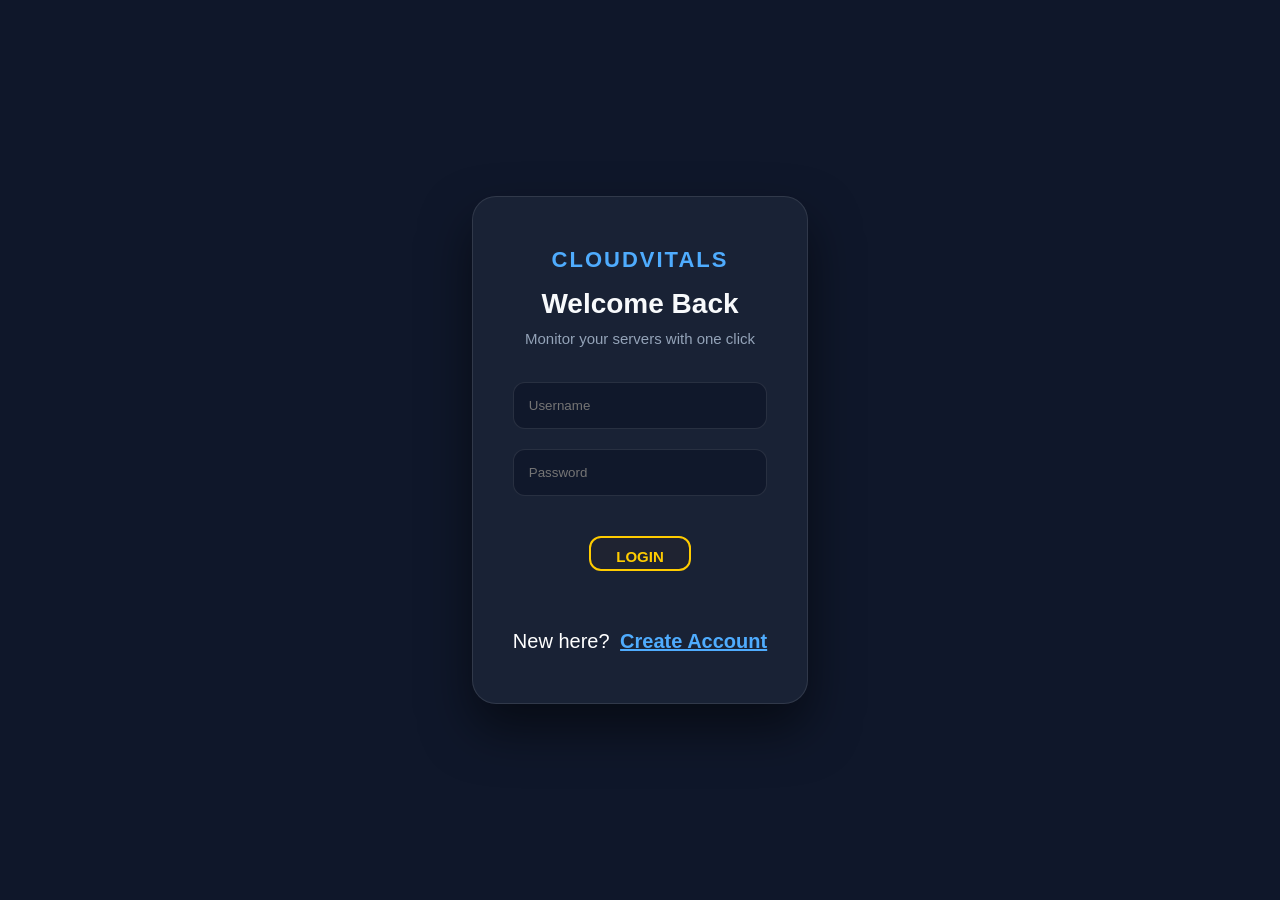
==== templates/index.html @ 055d8e78 "Day 3: Set up Flask structure and connected login page" ====
<!DOCTYPE html>

<html lang="en">
<head>
    <meta charset="UTF-8">
    <meta name="viewport" content="width=device-width, initial-scale=1.0">
    <title>CloudVitals | Login</title>
    <link rel="stylesheet" href="/static/style.css">
</head>

<body>
    <div class="main-wrapper">
        <div class="login-card">
        <div class="logo">CloudVitals</div>
        <h2>Welcome Back</h2>
        <p>Monitor your servers with one click</p>

        <form id="loginForm">
            <div class="input-group">
            <input type="text" placeholder="Username" required>
            </div>
            <div class="input-group">
                <input type="password" placeholder="Password" required>
            </div>
            <button type="submit" class="login-btn">Login</button>
        </form>
        <br>
        <br>
        <br>
        <div class="footer-Links">
            <span>New here? <a href="#">Create Account</a></span>
        </div>
    </div>
    </div>

</body>
</html>
---- static/style.css ----
:root {
    --primary: #4facfe;
    --secondary: #00f2fe;
    --bg-dark: #0f172a;
    --card-bg: rgba(30, 41, 59, 0.7);
    --text-main: #f8fafc;
    --text-dim: #94a3b8;
    --accent-yellow: #ffcc00; /* Bright Yellow */
}

* {
    margin: 0;
    padding: 0;
    box-sizing: border-box;
    font-family: 'Inter', sans-serif;
}

body {
    background-color: var(--bg-dark);
    height: 100vh;
    display: flex;
    justify-content: center;
    align-items: center;
}

.login-card { 
    background: var(--card-bg);
    backdrop-filter: blur(12px);
    border: 1px solid rgba(255, 255, 255, 0.1);
    padding: 50px 40px;
    border-radius: 24px;
    width: 100%;
    max-width: 420px;
    text-align: center;
    box-shadow: 0 25px 50px rgba(0, 0, 0, 0.5);
}

/* 1. CloudVitals ka size kafi bada kiya */
.logo { 
    font-size: 60px; 
    font-weight: 800;
    color: var(--primary);
    margin-bottom: 10px;
    letter-spacing: -2px;
    text-transform: uppercase;
}

h2 { color: var(--text-main); font-size: 28px; margin-bottom: 10px; }
p { color: var(--text-dim); font-size: 15px; margin-bottom: 35px; }

.input-group input {
    width: 100%;
    padding: 15px;
    margin-bottom: 20px;
    background: rgba(15, 23, 42, 0.8);
    border: 1px solid rgba(255, 255, 255, 0.1);
    border-radius: 12px;
    color: white;
    outline: none;
}

/* 1. Login Button: Black Background, Yellow Text, and Bigger Size */
.login-btn {
    width: 40%;
    height:35px;
    padding: 10px; /* Pehle se thoda aur bada kiya */
   background-color: #1f2331; /* Ekdum Black Background */
    color: #ffcc00; /* Bright Yellow Text */
    border: 2px solid #ffcc00; /* Yellow Border taaki black par dikhe */
    border-radius: 12px;
    font-size: 15px; /* Font size bhi bada kiya */
    font-weight: 700; /* Extra Bold */
    text-transform: uppercase; /* Saare letters bade */
    cursor: pointer;
    margin-top: 20px;
    transition: 0.3s;
    text-align: center;
    flex-direction: column;
    justify-content: center;
    align-items: center;
    
}

.login-btn:hover {
    background-color: #ffcc00; /* Hover karne par colors swap ho jayenge */
    
    transform: scale(1.03); /* Thoda sa zoom effect */
}


/* 2. CloudVitals Logo: Size aur bada kiya */
.logo {
    font-size: 22px; /* Ab ye ekdum bold aur bada dikhega */
    font-weight: 700;
    color: var(--primary);
    margin-bottom: 15px;
    letter-spacing: 2px;
    
}

/* 2. New here wali line kafi niche shift ki */
.footer-Links {
    margin-top: 5px; 
    font-size: 20px;
    color: white;
}

/* 3. Create Account ka color Yellow kiya */
.footer-Links a {
    color:var(--primary);
    text-decoration: underline;
    font-weight: 700;
    margin-left: 5px;
}

.footer-Links a:hover {
    text-decoration: underline;
}
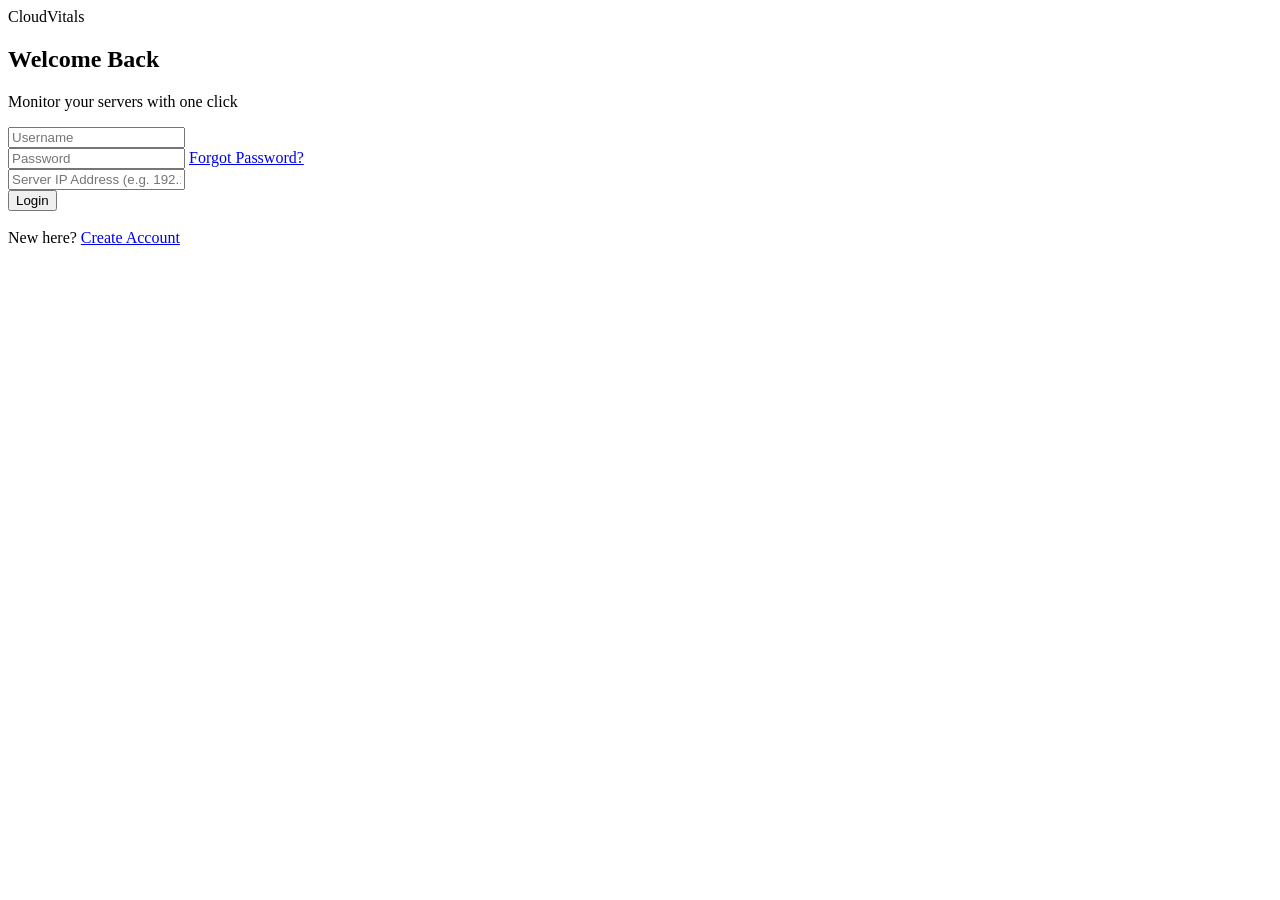
==== commit 3a7568af: "Day3: Adding Forget Pass & IP Adress Section" ====
--- a/templates/index.html
+++ b/templates/index.html
@@ -1,37 +1,42 @@
 <!DOCTYPE html>
-
 <html lang="en">
 <head>
     <meta charset="UTF-8">
     <meta name="viewport" content="width=device-width, initial-scale=1.0">
     <title>CloudVitals | Login</title>
-    <link rel="stylesheet" href="/static/style.css">
+    <link rel="stylesheet" href="/static/Style.css">
 </head>
-
 <body>
     <div class="main-wrapper">
         <div class="login-card">
-        <div class="logo">CloudVitals</div>
-        <h2>Welcome Back</h2>
-        <p>Monitor your servers with one click</p>
+            <div class="logo">CloudVitals</div>
+            <h2>Welcome Back</h2>
+            <p>Monitor your servers with one click</p>
 
-        <form id="loginForm">
-            <div class="input-group">
-            <input type="text" placeholder="Username" required>
+            <form id="loginForm">
+                <div class="input-group">
+                    <input type="text" name="username" placeholder="Username" required>
+                </div>
+                <div class="input-group">
+                    <input type="password" name="password" placeholder="Password" required>
+                    <a href="#">Forgot Password?</a>
+                </div>
+                
+                <div class="input-group">
+                    <input type="text" name="server_ip" placeholder="Server IP Address (e.g. 192.168.1.1)" required>
+                </div>
+
+                <button type="submit" class="login-btn">Login</button>
+            </form>
+
+            <div class="footer-Links">
+                <div class="forgot-pass">
+                <!-- <a href="#">Forgot Password?</a> -->
+                </div>
+                <br>
+                <span>New here? <a href="#">Create Account</a></span>
             </div>
-            <div class="input-group">
-                <input type="password" placeholder="Password" required>
-            </div>
-            <button type="submit" class="login-btn">Login</button>
-        </form>
-        <br>
-        <br>
-        <br>
-        <div class="footer-Links">
-            <span>New here? <a href="#">Create Account</a></span>
         </div>
     </div>
-    </div>
-
 </body>
 </html>
